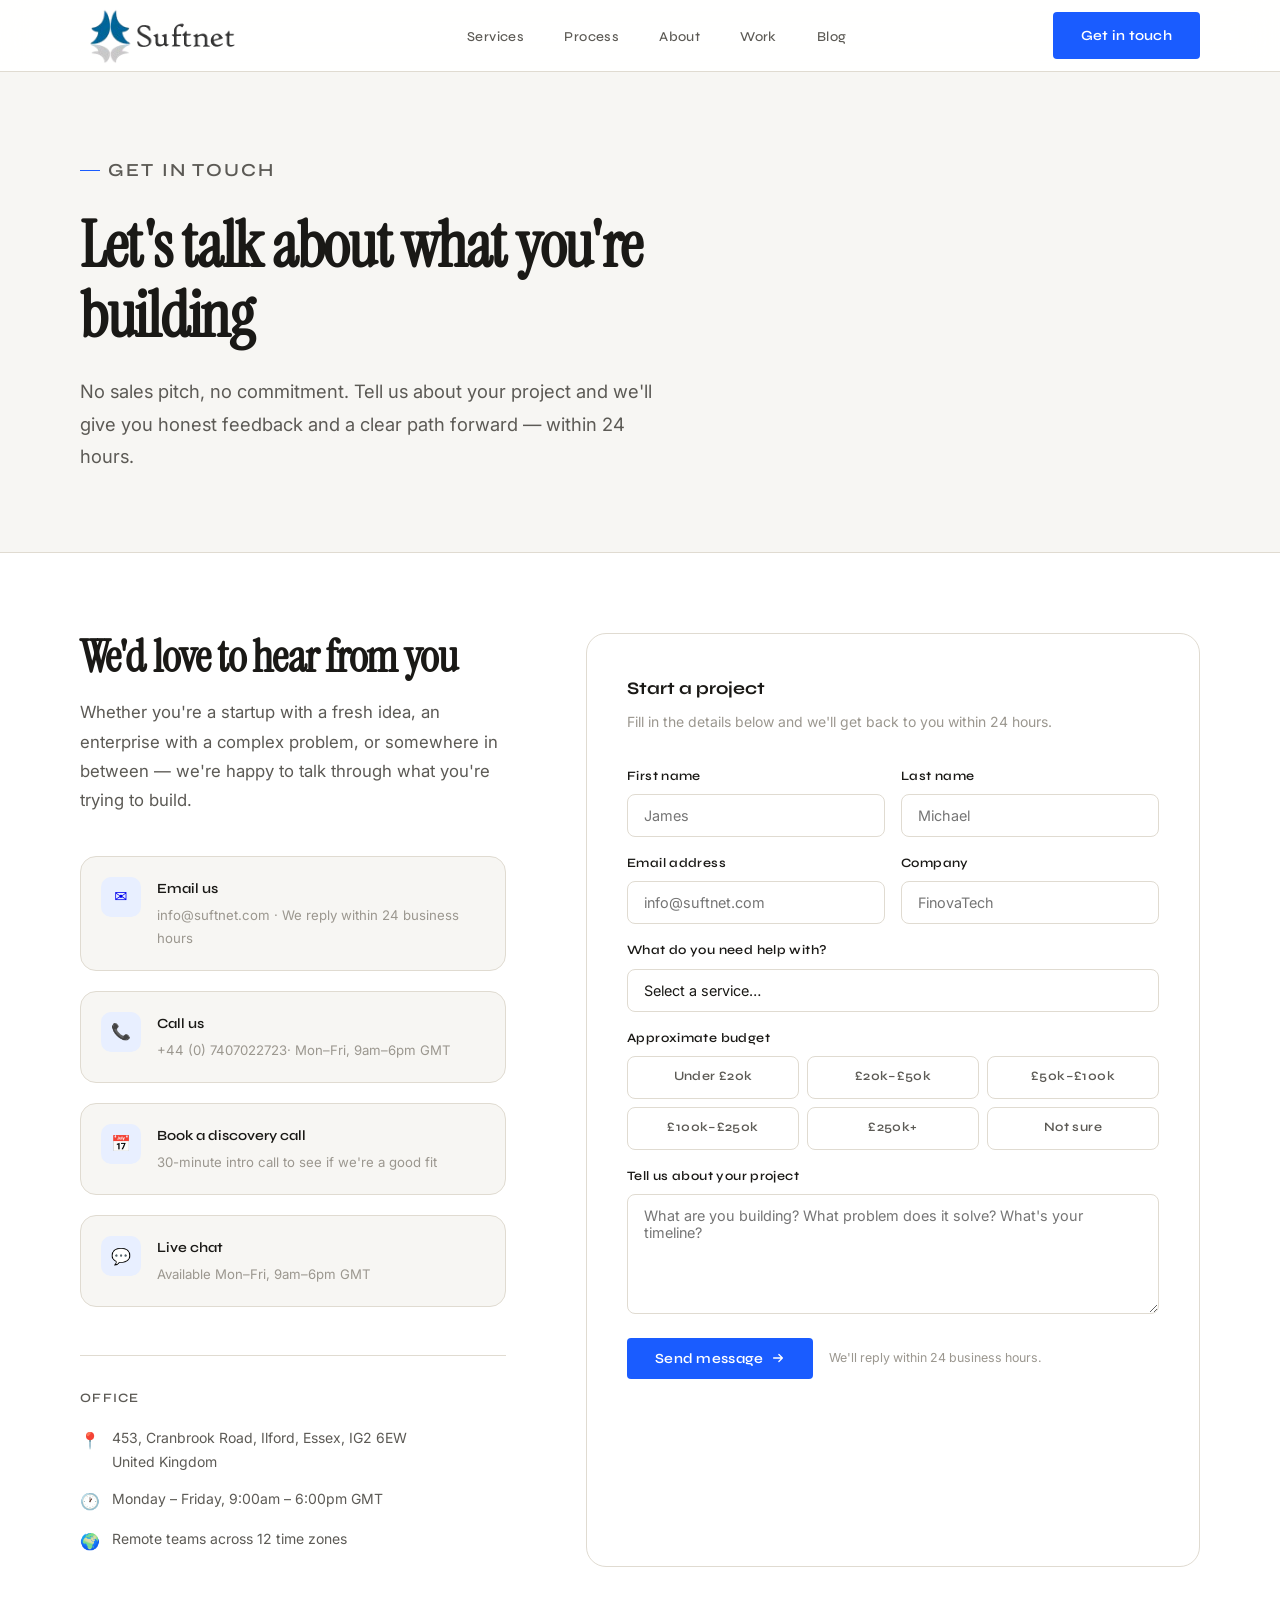
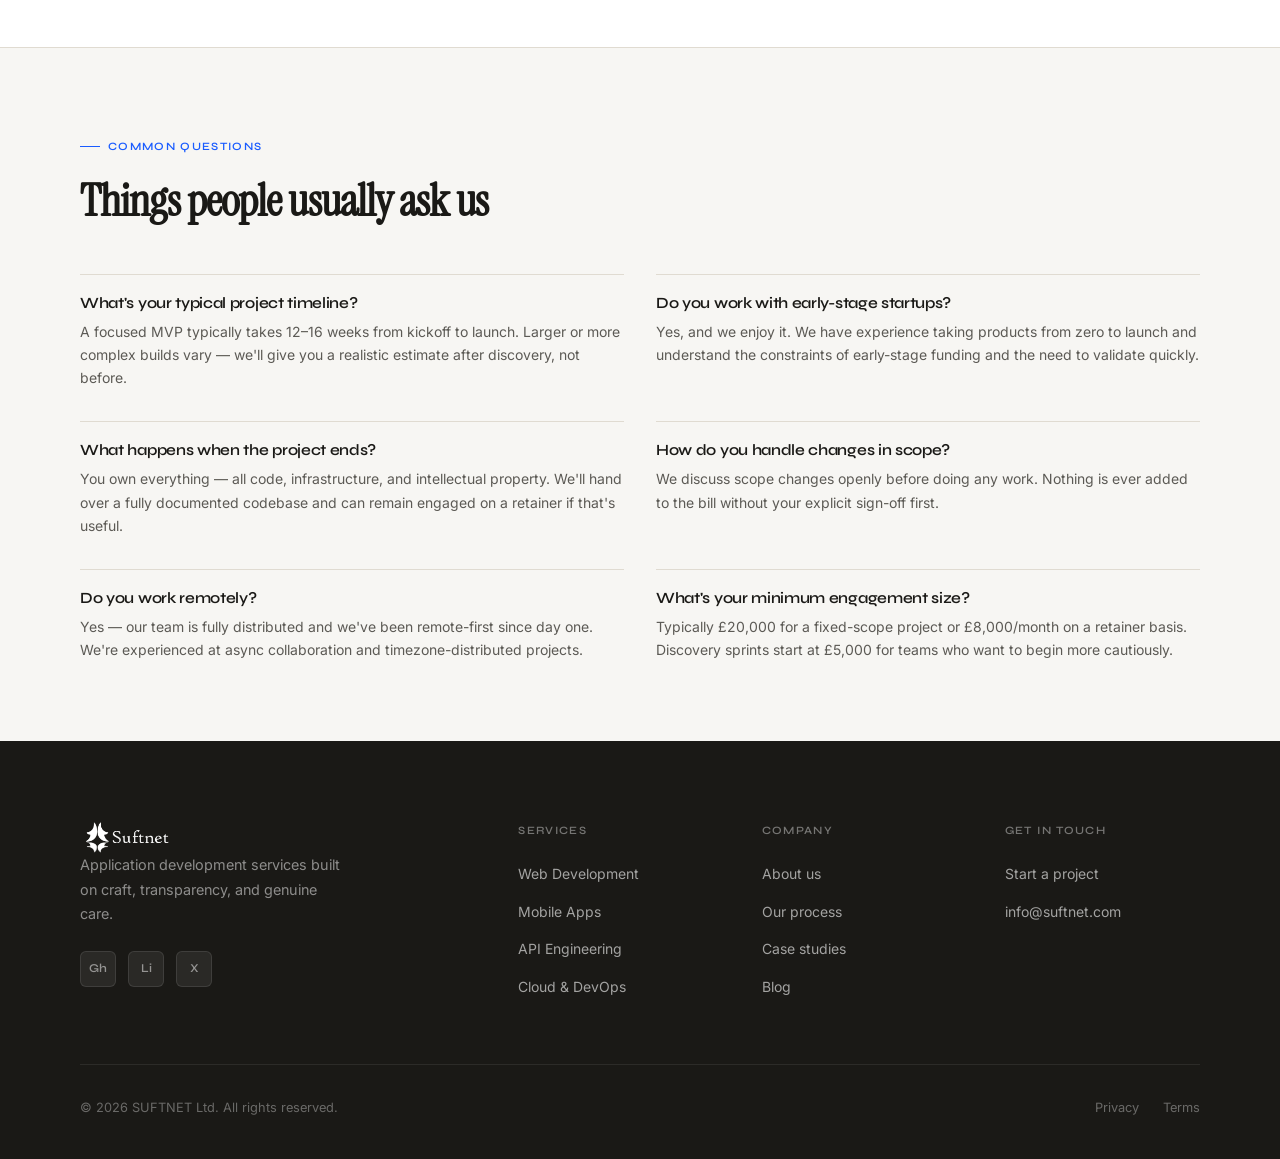
==== contact.html @ f4be1da3 "Initial commit: Add suftnet website" ====
<!DOCTYPE html>
<html lang="en">
<head>
<meta charset="UTF-8">
<meta name="viewport" content="width=device-width, initial-scale=1.0">
<title>Contact — SUFTNET</title>
<link rel="stylesheet" href="css/style.css">
<style>
.contact-layout { display: grid; grid-template-columns: 1fr 1.1fr; gap: 5rem; padding: 5rem 0; }
.contact-info h2 { margin-bottom: 1rem; }
.contact-info > p { margin-bottom: 2.5rem; font-size: 1.05rem; }
.contact-channels { display: flex; flex-direction: column; gap: 1.25rem; margin-bottom: 3rem; }
.channel {
  display: flex; align-items: flex-start; gap: 1rem;
  padding: 1.25rem;
  background: var(--off-white);
  border: 1px solid var(--border);
  border-radius: var(--r-lg);
  text-decoration: none;
  transition: border-color 0.2s;
}
.channel:hover { border-color: var(--accent); }
.channel-icon {
  width: 40px; height: 40px; border-radius: 10px;
  background: var(--accent-light);
  display: flex; align-items: center; justify-content: center;
  font-size: 1rem; flex-shrink: 0;
}
.channel h4 { font-family: var(--sans); font-size: 0.875rem; font-weight: 600; color: var(--text); text-transform: none; letter-spacing: 0; margin-bottom: 0.2rem; }
.channel p { font-size: 0.825rem; color: var(--text-3); }
.office-info { border-top: 1px solid var(--border); padding-top: 2rem; }
.office-info h4 { margin-bottom: 1rem; }
.office-detail { display: flex; gap: 0.75rem; align-items: flex-start; margin-bottom: 0.75rem; }
.office-detail span { font-size: 1rem; margin-top: 1px; }
.office-detail p { font-size: 0.875rem; color: var(--text-2); }

/* FORM */
.contact-form-wrap {
  background: var(--white);
  border: 1px solid var(--border);
  border-radius: 20px;
  padding: 2.5rem;
}
.form-title { font-family: var(--sans); font-size: 1.1rem; font-weight: 700; color: var(--text); margin-bottom: 0.4rem; }
.form-sub { font-size: 0.875rem; color: var(--text-3); margin-bottom: 2rem; }
.form-grid { display: grid; grid-template-columns: 1fr 1fr; gap: 1rem; }
.field { display: flex; flex-direction: column; gap: 0.4rem; }
.field.full { grid-column: 1 / -1; }
.field label {
  font-family: var(--sans);
  font-size: 0.8rem;
  font-weight: 600;
  color: var(--text);
  letter-spacing: 0.03em;
}
.field input,
.field select,
.field textarea {
  padding: 0.75rem 1rem;
  border: 1.5px solid var(--border);
  border-radius: var(--r);
  font-family: var(--body);
  font-size: 0.9rem;
  color: var(--text);
  background: var(--white);
  transition: border-color 0.2s;
  outline: none;
  -webkit-appearance: none;
}
.field input:focus,
.field select:focus,
.field textarea:focus { border-color: var(--accent); }
.field textarea { resize: vertical; min-height: 120px; }
.field select { cursor: pointer; }
.budget-options { display: grid; grid-template-columns: repeat(3, 1fr); gap: 0.5rem; }
.budget-opt input[type="radio"] { display: none; }
.budget-opt label {
  display: block;
  text-align: center;
  padding: 0.6rem;
  border: 1.5px solid var(--border);
  border-radius: var(--r);
  font-family: var(--sans);
  font-size: 0.8rem;
  font-weight: 600;
  color: var(--text-2);
  cursor: pointer;
  transition: all 0.15s;
}
.budget-opt input:checked + label {
  border-color: var(--accent);
  background: var(--accent-light);
  color: var(--accent);
}
.budget-opt label:hover { border-color: var(--accent); }
.submit-row { margin-top: 1.5rem; display: flex; align-items: center; gap: 1rem; }
.submit-row p { font-size: 0.775rem; color: var(--text-3); }
.form-success {
  display: none;
  text-align: center;
  padding: 3rem;
}
.form-success .tick {
  width: 56px; height: 56px;
  background: #eafaf3;
  border-radius: 50%;
  display: flex; align-items: center; justify-content: center;
  font-size: 1.5rem;
  margin: 0 auto 1.25rem;
}
.form-success h3 { margin-bottom: 0.5rem; }
.form-success p { color: var(--text-2); }

/* FAQ */
.faq-section { background: var(--off-white); border-top: 1px solid var(--border); padding: 5rem 0; }
.faq-grid { display: grid; grid-template-columns: 1fr 1fr; gap: 2rem; margin-top: 3rem; }
.faq-item { border-top: 1px solid var(--border); padding-top: 1.25rem; }
.faq-item h3 { font-family: var(--sans); font-size: 0.975rem; font-weight: 600; color: var(--text); margin-bottom: 0.5rem; }
.faq-item p { font-size: 0.875rem; color: var(--text-2); line-height: 1.65; }

@media (max-width: 960px) {
  .contact-layout { grid-template-columns: 1fr; }
  .faq-grid { grid-template-columns: 1fr; }
  .form-grid { grid-template-columns: 1fr; }
  .field.full { grid-column: auto; }
  .budget-options { grid-template-columns: repeat(2, 1fr); }
}
</style>
</head>
<body>
<nav class="nav">
  <div class="container">
    <a href="index.html" class="nav-logo-img"><img src="assets/img/logo.png" alt="Suftnet" style="height:56px;width:auto;display:block;"></a>
    <ul class="nav-links">
      <li><a href="services.html">Services</a></li>
      <li><a href="process.html">Process</a></li>
      <li><a href="about.html">About</a></li>
      <li><a href="case-studies.html">Work</a></li>
      <li><a href="blog.html">Blog</a></li>
    </ul>
    <a href="contact.html" class="btn btn-primary nav-cta active">Get in touch</a>
  </div>
</nav>

<div class="page-hero">
  <div class="container">
    <p class="tag">Get in touch</p>
    <h1>Let's talk about what you're building</h1>
    <p>No sales pitch, no commitment. Tell us about your project and we'll give you honest feedback and a clear path forward — within 24 hours.</p>
  </div>
</div>

<div class="container">
  <div class="contact-layout">
    <div class="contact-info reveal">
      <h2>We'd love to hear from you</h2>
      <p>Whether you're a startup with a fresh idea, an enterprise with a complex problem, or somewhere in between — we're happy to talk through what you're trying to build.</p>

      <div class="contact-channels">
        <a href="mailto:info@suftnet.com" class="channel">
          <div class="channel-icon">✉️</div>
          <div>
            <h4>Email us</h4>
            <p>info@suftnet.com · We reply within 24 business hours</p>
          </div>
        </a>
        <a href="tel:+447407022723" class="channel">
          <div class="channel-icon">📞</div>
          <div>
            <h4>Call us</h4>
            <p>+44 (0) 7407022723· Mon–Fri, 9am–6pm GMT</p>
          </div>
        </a>
        <a href="#" class="channel">
          <div class="channel-icon">📅</div>
          <div>
            <h4>Book a discovery call</h4>
            <p>30-minute intro call to see if we're a good fit</p>
          </div>
        </a>
        <a href="#" class="channel">
          <div class="channel-icon">💬</div>
          <div>
            <h4>Live chat</h4>
            <p>Available Mon–Fri, 9am–6pm GMT</p>
          </div>
        </a>
      </div>

      <div class="office-info">
        <h4>Office</h4>
        <div class="office-detail">
          <span>📍</span>
          <p>453, Cranbrook Road, Ilford, Essex, IG2 6EW<br>United Kingdom</p>
        </div>
        <div class="office-detail">
          <span>🕐</span>
          <p>Monday – Friday, 9:00am – 6:00pm GMT</p>
        </div>
        <div class="office-detail">
          <span>🌍</span>
          <p>Remote teams across 12 time zones</p>
        </div>
      </div>
    </div>

    <div class="contact-form-wrap reveal" data-delay="150" id="formWrap">
      <div class="form-title">Start a project</div>
      <div class="form-sub">Fill in the details below and we'll get back to you within 24 hours.</div>
      <form id="contactForm">
        <div class="form-grid">
          <div class="field">
            <label for="fname">First name</label>
            <input type="text" id="fname" placeholder="James">
          </div>
          <div class="field">
            <label for="lname">Last name</label>
            <input type="text" id="lname" placeholder="Michael">
          </div>
          <div class="field">
            <label for="email">Email address</label>
            <input type="email" id="email" placeholder="info@suftnet.com">
          </div>
          <div class="field">
            <label for="company">Company</label>
            <input type="text" id="company" placeholder="FinovaTech">
          </div>
          <div class="field full">
            <label for="service">What do you need help with?</label>
            <select id="service">
              <option value="">Select a service…</option>
              <option>Web Application Development</option>
              <option>Mobile App Development</option>
              <option>API & Backend Engineering</option>
              <option>Cloud & DevOps</option>
              <option>UI/UX Design</option>
              <option>AI Integration</option>
              <option>Not sure yet</option>
            </select>
          </div>
          <div class="field full">
            <label>Approximate budget</label>
            <div class="budget-options">
              <div class="budget-opt"><input type="radio" name="budget" id="b1" value="Under £20k"><label for="b1">Under £20k</label></div>
              <div class="budget-opt"><input type="radio" name="budget" id="b2" value="£20k–£50k"><label for="b2">£20k–£50k</label></div>
              <div class="budget-opt"><input type="radio" name="budget" id="b3" value="£50k–£100k"><label for="b3">£50k–£100k</label></div>
              <div class="budget-opt"><input type="radio" name="budget" id="b4" value="£100k–£250k"><label for="b4">£100k–£250k</label></div>
              <div class="budget-opt"><input type="radio" name="budget" id="b5" value="£250k+"><label for="b5">£250k+</label></div>
              <div class="budget-opt"><input type="radio" name="budget" id="b6" value="Not sure"><label for="b6">Not sure</label></div>
            </div>
          </div>
          <div class="field full">
            <label for="message">Tell us about your project</label>
            <textarea id="message" placeholder="What are you building? What problem does it solve? What's your timeline?"></textarea>
          </div>
        </div>
        <div class="submit-row">
          <button type="submit" class="btn btn-primary">Send message <svg width="14" height="14" fill="none" viewBox="0 0 16 16"><path d="M3 8h10M9 4l4 4-4 4" stroke="currentColor" stroke-width="1.5" stroke-linecap="round" stroke-linejoin="round"/></svg></button>
          <p>We'll reply within 24 business hours.</p>
        </div>
      </form>
      <div class="form-success" id="formSuccess">
        <div class="tick">✓</div>
        <h3>Message received</h3>
        <p>Thanks for reaching out. Someone from our team will get back to you within 24 business hours.</p>
      </div>
    </div>
  </div>
</div>

<section class="faq-section">
  <div class="container">
    <p class="tag">Common questions</p>
    <h2>Things people usually ask us</h2>
    <div class="faq-grid">
      <div class="faq-item reveal">
        <h3>What's your typical project timeline?</h3>
        <p>A focused MVP typically takes 12–16 weeks from kickoff to launch. Larger or more complex builds vary — we'll give you a realistic estimate after discovery, not before.</p>
      </div>
      <div class="faq-item reveal" data-delay="80">
        <h3>Do you work with early-stage startups?</h3>
        <p>Yes, and we enjoy it. We have experience taking products from zero to launch and understand the constraints of early-stage funding and the need to validate quickly.</p>
      </div>
      <div class="faq-item reveal" data-delay="160">
        <h3>What happens when the project ends?</h3>
        <p>You own everything — all code, infrastructure, and intellectual property. We'll hand over a fully documented codebase and can remain engaged on a retainer if that's useful.</p>
      </div>
      <div class="faq-item reveal" data-delay="240">
        <h3>How do you handle changes in scope?</h3>
        <p>We discuss scope changes openly before doing any work. Nothing is ever added to the bill without your explicit sign-off first.</p>
      </div>
      <div class="faq-item reveal" data-delay="320">
        <h3>Do you work remotely?</h3>
        <p>Yes — our team is fully distributed and we've been remote-first since day one. We're experienced at async collaboration and timezone-distributed projects.</p>
      </div>
      <div class="faq-item reveal" data-delay="400">
        <h3>What's your minimum engagement size?</h3>
        <p>Typically £20,000 for a fixed-scope project or £8,000/month on a retainer basis. Discovery sprints start at £5,000 for teams who want to begin more cautiously.</p>
      </div>
    </div>
  </div>
</section>

<footer>
  <div class="container">
    <div class="footer-grid">
      <div class="footer-brand">
        <a href="index.html" class="nav-logo-img"><img src="assets/img/logo.png" alt="Suftnet" style="height:32px;width:auto;display:block;filter:brightness(0) invert(1);"></a>
        <p>Application development services built on craft, transparency, and genuine care.</p>
        <div class="social-icons"><a href="#" class="social-icon">Gh</a><a href="#" class="social-icon">Li</a><a href="#" class="social-icon">X</a></div>
      </div>
      <div class="footer-col"><h4>Services</h4><ul><li><a href="services.html">Web Development</a></li><li><a href="services.html">Mobile Apps</a></li><li><a href="services.html">API Engineering</a></li><li><a href="services.html">Cloud & DevOps</a></li></ul></div>
      <div class="footer-col"><h4>Company</h4><ul><li><a href="about.html">About us</a></li><li><a href="process.html">Our process</a></li><li><a href="case-studies.html">Case studies</a></li><li><a href="blog.html">Blog</a></li></ul></div>
      <div class="footer-col"><h4>Get in touch</h4><ul><li><a href="contact.html">Start a project</a></li><li><a href="mailto:info@suftnet.com">info@suftnet.com</a></li></ul></div>
    </div>
    <div class="footer-bottom">
      <p>© 2026 SUFTNET Ltd. All rights reserved.</p>
      <div class="footer-legal"><a href="#">Privacy</a><a href="#">Terms</a></div>
    </div>
  </div>
</footer>
<script src="js/main.js"></script>
<script>
document.getElementById('contactForm').addEventListener('submit', function(e) {
  e.preventDefault();
  document.getElementById('contactForm').style.display = 'none';
  document.getElementById('formSuccess').style.display = 'block';
  document.querySelector('.form-title').textContent = 'Thank you!';
  document.querySelector('.form-sub').textContent = '';
});
</script>
</body>
</html>
---- css/style.css ----
/* ============================================
   SUFTNET — Global Stylesheet
   White theme, refined typographic system
   ============================================ */

@import url('https://fonts.googleapis.com/css2?family=Instrument+Serif:ital@0;1&family=Syne:wght@400;500;600;700&family=Inter:wght@300;400;500&display=swap');

*, *::before, *::after { box-sizing: border-box; margin: 0; padding: 0; }

:root {
  --white: #ffffff;
  --off-white: #f7f6f3;
  --cream: #f2f0eb;
  --stone: #e8e4dc;
  --border: #e0dbd1;
  --text: #1a1916;
  --text-2: #5c5a55;
  --text-3: #9b978f;
  --accent: #1a5cff;
  --accent-light: #e8efff;
  --accent-2: #0f3db5;
  --success: #1a8a5c;
  --serif: 'Instrument Serif', Georgia, serif;
  --sans: 'Syne', system-ui, sans-serif;
  --body: 'Inter', system-ui, sans-serif;
  --nav-h: 72px;
  --max: 1200px;
  --r: 8px;
  --r-lg: 16px;
}

html { scroll-behavior: smooth; font-size: 16px; }

body {
  background: var(--white);
  color: var(--text);
  font-family: var(--body);
  font-size: 1rem;
  line-height: 1.7;
  -webkit-font-smoothing: antialiased;
}

/* ---- UTILITIES ---- */
.container { max-width: var(--max); margin: 0 auto; padding: 0 2.5rem; }
.section-pad { padding: 6rem 0; }
.section-pad-sm { padding: 4rem 0; }

.tag {
  display: inline-flex;
  align-items: center;
  gap: 0.5rem;
  font-family: var(--sans);
  font-size: 0.7rem;
  font-weight: 600;
  letter-spacing: 0.12em;
  text-transform: uppercase;
  color: var(--accent);
  margin-bottom: 1.25rem;
}
.tag::before {
  content: '';
  display: inline-block;
  width: 20px; height: 1px;
  background: var(--accent);
}

h1, h2, h3 { font-family: var(--serif); letter-spacing: -0.02em; line-height: 1.1; }
h1 { font-size: clamp(2.8rem, 5vw, 4.5rem); color: var(--text); }
h2 { font-size: clamp(2rem, 3.5vw, 3rem); color: var(--text); }
h3 { font-size: 1.35rem; color: var(--text); font-weight: 400; }
h4 { font-family: var(--sans); font-size: 0.8rem; font-weight: 600; letter-spacing: 0.1em; text-transform: uppercase; color: var(--text-2); }
p { color: var(--text-2); line-height: 1.75; }

/* ---- BUTTONS ---- */
.btn {
  display: inline-flex;
  align-items: center;
  gap: 0.5rem;
  font-family: var(--sans);
  font-size: 0.875rem;
  font-weight: 600;
  padding: 0.75rem 1.75rem;
  border-radius: 4px;
  text-decoration: none;
  cursor: pointer;
  border: none;
  transition: all 0.18s ease;
  letter-spacing: 0.02em;
}
.btn-primary {
  background: var(--accent);
  color: #fff;
}
.btn-primary:hover { background: var(--accent-2); transform: translateY(-1px); }
.btn-outline {
  background: transparent;
  color: var(--text);
  border: 1.5px solid var(--border);
}
.btn-outline:hover { border-color: var(--text); }
.btn-text {
  background: transparent;
  color: var(--accent);
  padding: 0;
  font-size: 0.875rem;
}
.btn-text svg { transition: transform 0.2s; }
.btn-text:hover svg { transform: translateX(4px); }

/* ---- NAV ---- */
.nav {
  position: fixed;
  top: 0; left: 0; right: 0;
  z-index: 200;
  height: var(--nav-h);
  display: flex;
  align-items: center;
  background: rgba(255,255,255,0.92);
  backdrop-filter: blur(20px);
  border-bottom: 1px solid var(--border);
}
.nav .container { display: flex; align-items: center; justify-content: space-between; width: 100%; }
.nav-logo {
  font-family: var(--sans);
  font-weight: 700;
  font-size: 1.1rem;
  letter-spacing: 0.08em;
  color: var(--text);
  text-decoration: none;
}
.nav-logo span { color: var(--accent); }
.nav-links { display: flex; align-items: center; gap: 2.5rem; list-style: none; }
.nav-links a {
  font-family: var(--sans);
  font-size: 0.85rem;
  font-weight: 500;
  color: var(--text-2);
  text-decoration: none;
  letter-spacing: 0.03em;
  transition: color 0.2s;
}
.nav-links a:hover,
.nav-links a.active { color: var(--text); }
.nav-cta { margin-left: 1rem; }

/* ---- PAGE HEADER (inner pages) ---- */
.page-hero {
  padding: calc(var(--nav-h) + 5rem) 0 5rem;
  background: var(--off-white);
  border-bottom: 1px solid var(--border);
}
.page-hero .tag { margin-bottom: 1.5rem; }
.page-hero h1 { margin-bottom: 1.5rem; max-width: 700px; }
.page-hero p { font-size: 1.15rem; max-width: 580px; color: var(--text-2); }

/* ---- CARDS ---- */
.card {
  background: var(--white);
  border: 1px solid var(--border);
  border-radius: var(--r-lg);
  padding: 2rem;
  transition: box-shadow 0.25s, transform 0.25s;
}
.card:hover {
  box-shadow: 0 12px 40px rgba(0,0,0,0.07);
  transform: translateY(-3px);
}

/* ---- DIVIDERS ---- */
hr { border: none; border-top: 1px solid var(--border); }

/* ---- FOOTER ---- */
footer {
  background: var(--text);
  color: rgba(255,255,255,0.6);
  padding: 5rem 0 2.5rem;
}
.footer-grid {
  display: grid;
  grid-template-columns: 2fr 1fr 1fr 1fr;
  gap: 3rem;
  margin-bottom: 4rem;
}
.footer-brand .nav-logo { color: #fff; margin-bottom: 1rem; display: inline-block; }
.footer-brand p { color: rgba(255,255,255,0.5); font-size: 0.9rem; max-width: 260px; line-height: 1.7; margin-bottom: 1.5rem; }
.footer-col h4 { color: rgba(255,255,255,0.4); font-size: 0.7rem; letter-spacing: 0.12em; margin-bottom: 1.25rem; }
.footer-col ul { list-style: none; display: flex; flex-direction: column; gap: 0.65rem; }
.footer-col a { color: rgba(255,255,255,0.6); text-decoration: none; font-size: 0.875rem; transition: color 0.2s; }
.footer-col a:hover { color: #fff; }
.footer-bottom {
  padding-top: 2rem;
  border-top: 1px solid rgba(255,255,255,0.08);
  display: flex;
  justify-content: space-between;
  align-items: center;
  gap: 1rem;
  flex-wrap: wrap;
}
.footer-bottom p { font-size: 0.8rem; color: rgba(255,255,255,0.35); }
.footer-legal { display: flex; gap: 1.5rem; }
.footer-legal a { font-size: 0.8rem; color: rgba(255,255,255,0.35); text-decoration: none; }
.footer-legal a:hover { color: rgba(255,255,255,0.7); }

/* ---- SOCIAL ---- */
.social-icons { display: flex; gap: 0.75rem; }
.social-icon {
  width: 36px; height: 36px;
  background: rgba(255,255,255,0.07);
  border: 1px solid rgba(255,255,255,0.1);
  border-radius: 6px;
  display: flex; align-items: center; justify-content: center;
  color: rgba(255,255,255,0.5);
  text-decoration: none;
  font-size: 0.75rem;
  font-family: var(--sans);
  font-weight: 600;
  transition: all 0.2s;
}
.social-icon:hover {
  background: rgba(255,255,255,0.12);
  color: #fff;
}

/* ---- FADE IN ---- */
.reveal {
  opacity: 0;
  transform: translateY(24px);
  transition: opacity 0.65s ease, transform 0.65s ease;
}
.reveal.visible {
  opacity: 1;
  transform: translateY(0);
}

/* ---- RESPONSIVE ---- */
@media (max-width: 1024px) {
  .container { padding: 0 1.75rem; }
}
@media (max-width: 768px) {
  .container { padding: 0 1.25rem; }
  .section-pad { padding: 4rem 0; }
  .nav-links { display: none; }
  .footer-grid { grid-template-columns: 1fr 1fr; gap: 2.5rem; }
  .nav-cta { display: none; }
}
@media (max-width: 480px) {
  .footer-grid { grid-template-columns: 1fr; }
}
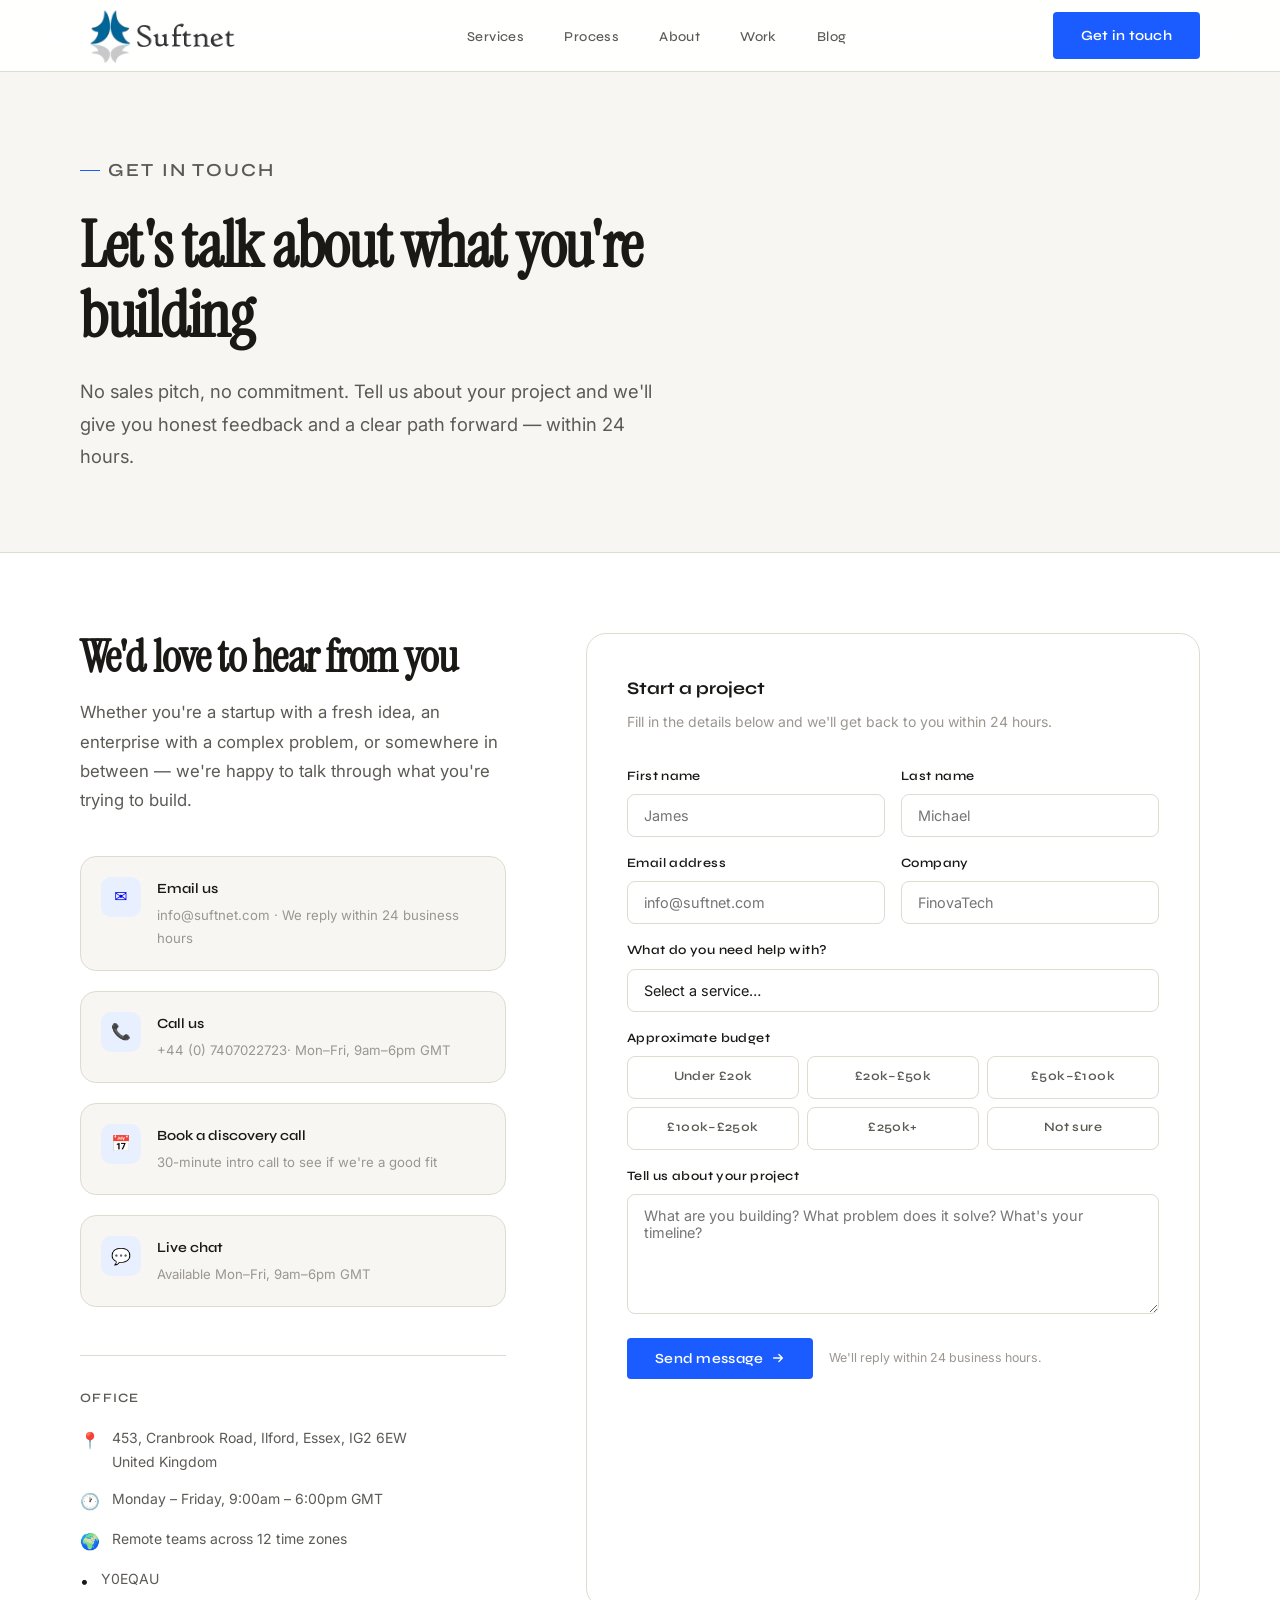
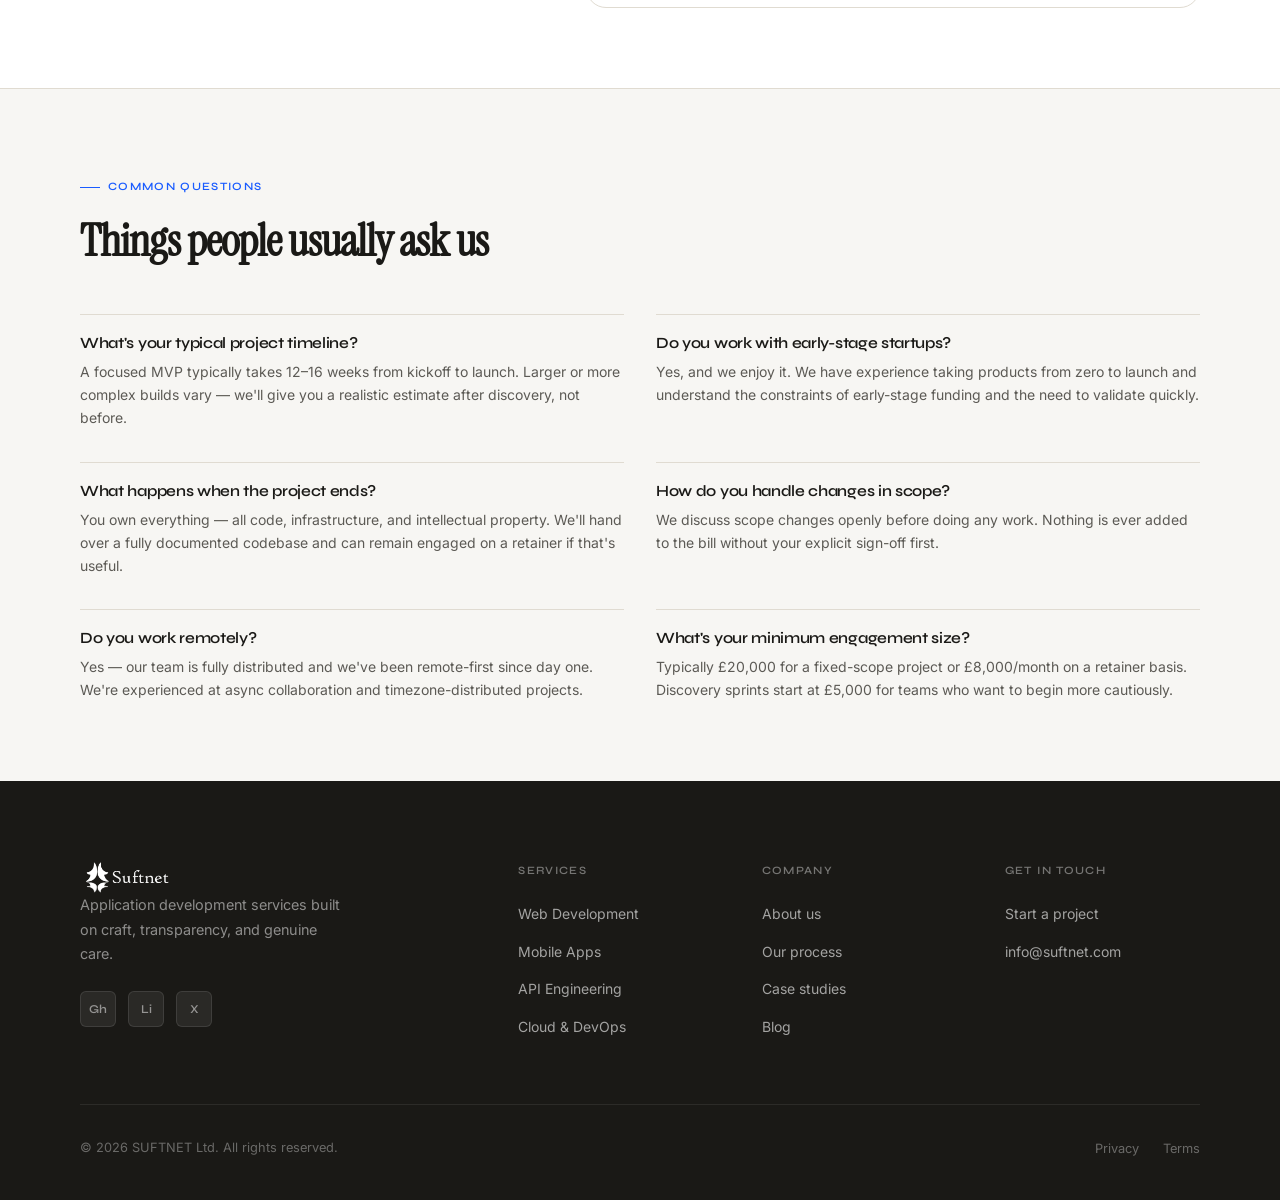
==== commit 4d9a7321: "Add office contact bullet Co-authored-by: Copilot <223556219+Copilot@users.noreply.github.com>" ====
--- a/contact.html
+++ b/contact.html
@@ -201,6 +201,10 @@
           <span>🌍</span>
           <p>Remote teams across 12 time zones</p>
         </div>
+        <div class="office-detail">
+          <span>•</span>
+          <p>Y0EQAU</p>
+        </div>
       </div>
     </div>
 
